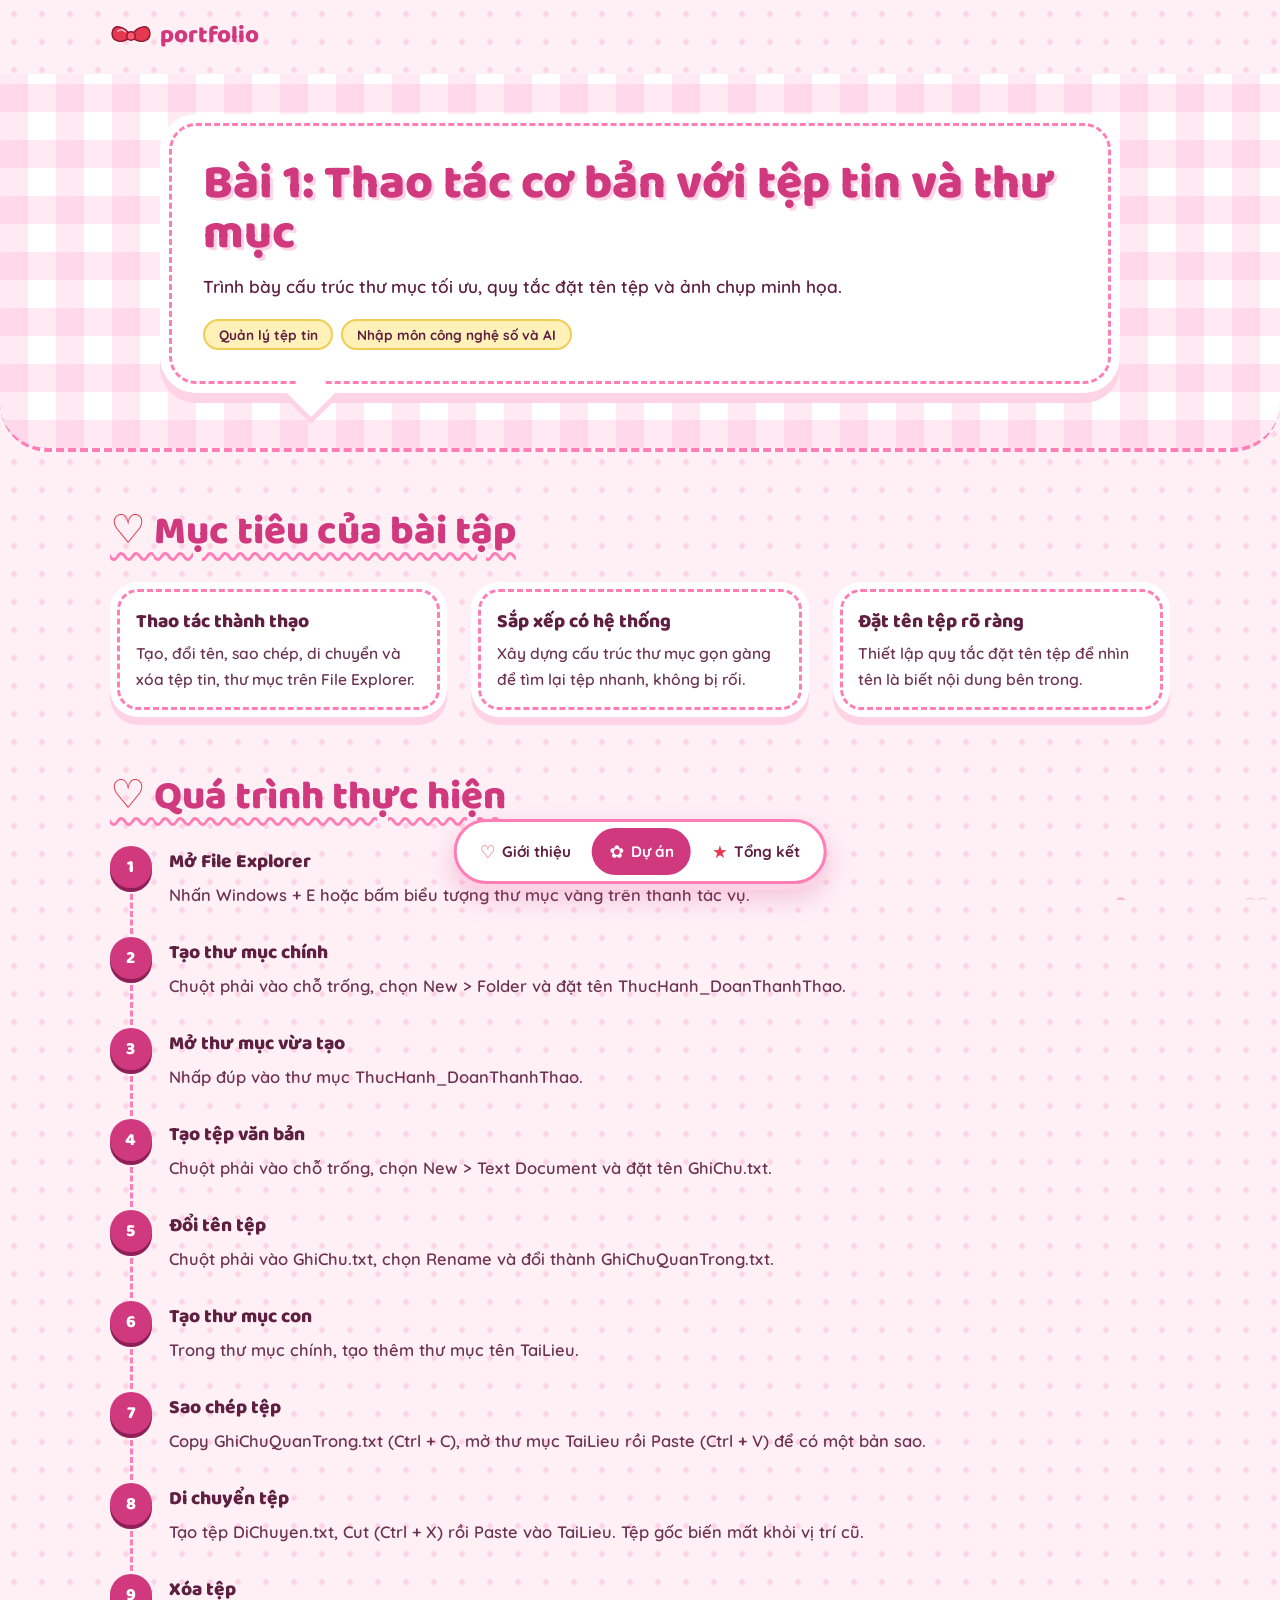
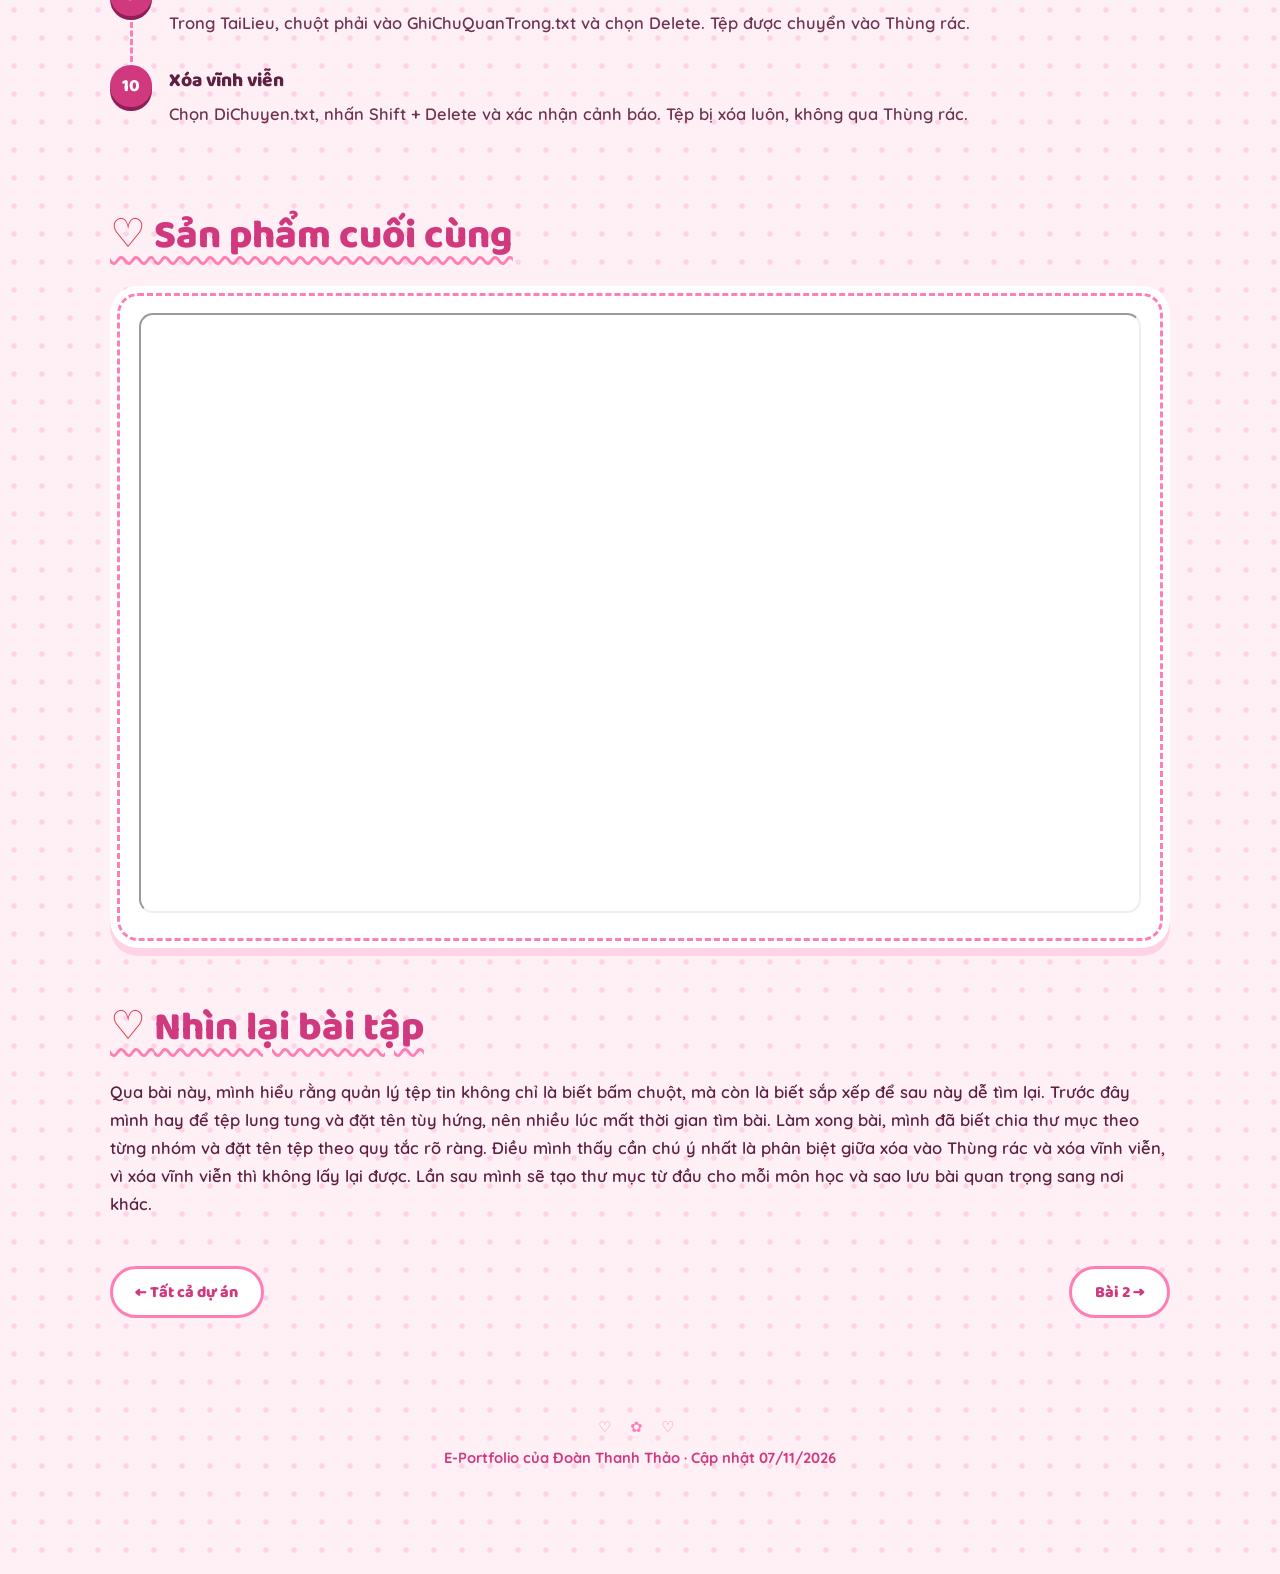
==== bai-1.html @ 7e344df9 "Initial commit" ====
<!DOCTYPE html>
<html lang="vi">
<head>
<meta charset="UTF-8">
<meta name="viewport" content="width=device-width, initial-scale=1">
<link rel="preconnect" href="https://fonts.googleapis.com">
<link rel="preconnect" href="https://fonts.gstatic.com" crossorigin>
<link href="https://fonts.googleapis.com/css2?family=Baloo+2:wght@700;800&family=Quicksand:wght@600;700&display=swap" rel="stylesheet">
<link rel="stylesheet" href="style.css">
<meta name="description" content="Bài tập 1: Thao tác cơ bản với tệp tin và thư mục. Mục tiêu, quá trình thực hiện và sản phẩm cuối cùng.">
<title>Bài 1: Thao tác cơ bản với tệp tin và thư mục – E-Portfolio</title>
</head>
<body>
<header id="site-header"></header>
<main>
  <div class="gingham pagehead"><div class="name-card"><h1>Bài 1: Thao tác cơ bản với tệp tin và thư mục</h1><p>Trình bày cấu trúc thư mục tối ưu, quy tắc đặt tên tệp và ảnh chụp minh họa.</p><div class="tags"><span class="tag">Quản lý tệp tin</span><span class="tag">Nhập môn công nghệ số và AI</span></div></div></div>
  <div class="wrap">
    <section id="muc-tieu"><h2>Mục tiêu của bài tập</h2>
      <ul class="cards"><li><h3>Thao tác thành thạo</h3><p>Tạo, đổi tên, sao chép, di chuyển và xóa tệp tin, thư mục trên File Explorer.</p></li>
<li><h3>Sắp xếp có hệ thống</h3><p>Xây dựng cấu trúc thư mục gọn gàng để tìm lại tệp nhanh, không bị rối.</p></li>
<li><h3>Đặt tên tệp rõ ràng</h3><p>Thiết lập quy tắc đặt tên tệp để nhìn tên là biết nội dung bên trong.</p></li></ul>
    </section>
    <section id="qua-trinh"><h2>Quá trình thực hiện</h2>
      <ol class="steps">
  <li><h3>Mở File Explorer</h3><p>Nhấn Windows + E hoặc bấm biểu tượng thư mục vàng trên thanh tác vụ.</p></li>
  <li><h3>Tạo thư mục chính</h3><p>Chuột phải vào chỗ trống, chọn New &gt; Folder và đặt tên ThucHanh_DoanThanhThao.</p></li>
  <li><h3>Mở thư mục vừa tạo</h3><p>Nhấp đúp vào thư mục ThucHanh_DoanThanhThao.</p></li>
  <li><h3>Tạo tệp văn bản</h3><p>Chuột phải vào chỗ trống, chọn New &gt; Text Document và đặt tên GhiChu.txt.</p></li>
  <li><h3>Đổi tên tệp</h3><p>Chuột phải vào GhiChu.txt, chọn Rename và đổi thành GhiChuQuanTrong.txt.</p></li>
  <li><h3>Tạo thư mục con</h3><p>Trong thư mục chính, tạo thêm thư mục tên TaiLieu.</p></li>
  <li><h3>Sao chép tệp</h3><p>Copy GhiChuQuanTrong.txt (Ctrl + C), mở thư mục TaiLieu rồi Paste (Ctrl + V) để có một bản sao.</p></li>
  <li><h3>Di chuyển tệp</h3><p>Tạo tệp DiChuyen.txt, Cut (Ctrl + X) rồi Paste vào TaiLieu. Tệp gốc biến mất khỏi vị trí cũ.</p></li>
  <li><h3>Xóa tệp</h3><p>Trong TaiLieu, chuột phải vào GhiChuQuanTrong.txt và chọn Delete. Tệp được chuyển vào Thùng rác.</p></li>
  <li><h3>Xóa vĩnh viễn</h3><p>Chọn DiChuyen.txt, nhấn Shift + Delete và xác nhận cảnh báo. Tệp bị xóa luôn, không qua Thùng rác.</p></li>
</ol>
    </section>
    <section id="san-pham"><h2>Sản phẩm cuối cùng</h2>
      <div class="box">
       <iframe
        src="image/bai1.pdf"
        width="100%"
        height="600px">
    </iframe>
      </div>
    </section>
    <section id="nhin-lai"><h2>Nhìn lại bài tập</h2><p>Qua bài này, mình hiểu rằng quản lý tệp tin không chỉ là biết bấm chuột, mà còn là biết sắp xếp để sau này dễ tìm lại. Trước đây mình hay để tệp lung tung và đặt tên tùy hứng, nên nhiều lúc mất thời gian tìm bài. Làm xong bài, mình đã biết chia thư mục theo từng nhóm và đặt tên tệp theo quy tắc rõ ràng. Điều mình thấy cần chú ý nhất là phân biệt giữa xóa vào Thùng rác và xóa vĩnh viễn, vì xóa vĩnh viễn thì không lấy lại được. Lần sau mình sẽ tạo thư mục từ đầu cho mỗi môn học và sao lưu bài quan trọng sang nơi khác.</p></section>
    <nav class="pager" id="pager" aria-label="Chuyển bài"></nav>
  </div>
</main>
<footer id="site-footer"></footer>
<script src="site.js"></script>
</body>
</html>
---- style.css ----
:root{--bg:#fff0f6;--pink:#ff7eb6;--pink-d:#d1397f;--pink-l:#ffd3e6;--berry:#5e1f40;--red:#e63950;--butter:#fff1b8;
--display:"Baloo 2","Quicksand",system-ui,sans-serif;--sans:"Quicksand",system-ui,-apple-system,"Segoe UI",sans-serif}
*{box-sizing:border-box}
html{scroll-behavior:smooth}
body{margin:0;color:var(--berry);font:600 1.03rem/1.7 var(--sans);overflow-x:clip;background:radial-gradient(circle,var(--pink-l) 2.5px,transparent 3px) 0 0/28px 28px,var(--bg)}
a{color:var(--pink-d)}
:focus-visible{outline:3px solid var(--red);outline-offset:3px}
p{margin:0 0 1rem}
h2{font:800 clamp(1.8rem,4vw,2.5rem)/1.2 var(--display);color:var(--pink-d);margin:0 0 1.6rem;text-decoration:underline wavy var(--pink);text-decoration-thickness:3px;text-underline-offset:9px}
h2::before{content:"♡ ";color:var(--red)}
h3{font:800 1.2rem var(--display);margin:0 0 .2rem}
main,footer{position:relative;z-index:1}

/* Đầu trang + thanh dock phía dưới */
.top{position:relative;z-index:20}
.top .in{max-width:1100px;margin:0 auto;padding:1rem 1.25rem}
.brand{display:inline-flex;align-items:center;gap:.5rem;font:800 1.5rem var(--display);color:var(--pink-d);text-decoration:none}
.brand .bow{width:42px}
.dock{position:fixed;bottom:1rem;left:50%;translate:-50% 0;z-index:20;background:#fff;border:3px solid var(--pink);border-radius:999px;padding:.35rem;box-shadow:0 6px 0 var(--pink-l),0 12px 28px rgba(209,57,127,.28)}
.dock ul{display:flex;gap:.2rem;list-style:none;margin:0;padding:0}
.dock a{display:flex;align-items:center;gap:.4rem;padding:.55rem 1.1rem;border-radius:999px;color:var(--berry);text-decoration:none;font-weight:700;font-size:.95rem;white-space:nowrap;transition:transform .2s,background .2s}
.dock a span{color:var(--red);font-size:1.1rem}
.dock a:hover{background:var(--pink-l);transform:translateY(-3px)}
.dock a[aria-current=page]{background:var(--pink-d);color:#fff}
.dock a[aria-current=page] span{color:#fff}
.bow{display:block}.bow svg{width:100%;height:auto;display:block}

@keyframes pop{from{opacity:0;scale:.8;translate:0 30px}}
@keyframes bob{50%{translate:0 -9px}}
@keyframes wiggle{25%{rotate:-26deg}75%{rotate:-10deg}}
@keyframes stripe{to{background-position:28px 0}}

/* Nền caro + hero */
.gingham{background:repeating-linear-gradient(0deg,rgba(255,126,182,.16) 0 28px,transparent 28px 56px),repeating-linear-gradient(90deg,rgba(255,126,182,.16) 0 28px,transparent 28px 56px),#fff;border-bottom:4px dashed var(--pink);border-radius:0 0 48px 48px}
.hero{padding:2.5rem 1.25rem 5rem}
.hero-in{max-width:1100px;margin:0 auto;display:grid;grid-template-columns:1.1fr .9fr;gap:clamp(2rem,5vw,4rem);align-items:center}
.name-card{position:relative;background:#fff;border-radius:36px;padding:clamp(1.6rem,4vw,2.7rem);outline:3px dashed var(--pink);outline-offset:-12px;box-shadow:0 10px 0 var(--pink-l);animation:pop .8s cubic-bezier(.3,1.6,.5,1) both}
.name-card::after{content:"";position:absolute;left:14%;bottom:-17px;width:34px;height:34px;background:#fff;rotate:45deg;box-shadow:5px 5px 0 var(--pink-l)}
.hi{font:800 1.3rem var(--display);color:var(--red);margin:0}
.name-card h1{font:800 clamp(2.4rem,6vw,4.4rem)/1.05 var(--display);color:var(--pink-d);margin:.1rem 0 .8rem;text-shadow:3px 3px 0 var(--pink-l)}
.name-card p{font-size:1.12rem;margin:0 0 1.3rem}
.btns{display:flex;gap:.9rem;flex-wrap:wrap}
.btn{display:inline-block;padding:.8rem 1.7rem;border-radius:999px;background:var(--pink-d);color:#fff;text-decoration:none;font:800 1.02rem var(--display);box-shadow:0 5px 0 #8f1f57;transition:transform .12s,box-shadow .12s}
.btn:hover{transform:translateY(-2px);box-shadow:0 7px 0 #8f1f57}
.btn:active{transform:translateY(4px);box-shadow:0 1px 0 #8f1f57}
.btn.ghost{background:#fff;color:var(--pink-d);box-shadow:0 5px 0 var(--pink)}
.btn.ghost:hover{box-shadow:0 7px 0 var(--pink)}.btn.ghost:active{box-shadow:0 1px 0 var(--pink)}

/* Ảnh polaroid */
.photo{position:relative;perspective:900px;width:min(100%,380px);margin:0 auto;animation:pop .9s .15s cubic-bezier(.3,1.6,.5,1) both}
.polaroid{position:relative;background:#fff;padding:14px 14px 60px;border-radius:14px;rotate:4deg;box-shadow:0 10px 0 var(--pink-l),0 20px 34px rgba(209,57,127,.25);transition:transform .15s ease-out}
.frame{aspect-ratio:4/5;border-radius:8px;overflow:hidden;background:var(--pink-l)}
.frame img,.pic img,.cover img{width:100%;height:100%;object-fit:cover;display:block}
.cap{position:absolute;left:0;right:0;bottom:14px;text-align:center;font:800 1.25rem var(--display);color:var(--pink-d)}
.tape{position:absolute;top:-16px;left:50%;width:110px;height:32px;translate:-50% 0;rotate:-3deg;background:rgba(255,236,140,.85);box-shadow:0 2px 4px rgba(0,0,0,.1)}
.polaroid .bow{position:absolute;width:92px;top:-40px;left:-34px;rotate:-18deg}
.polaroid:hover .bow{animation:wiggle .7s}
.ph{width:100%;height:100%;min-height:120px;display:grid;place-items:center;text-align:center;padding:1rem;font-weight:700;font-size:.9rem;background:repeating-linear-gradient(0deg,rgba(255,126,182,.22) 0 16px,transparent 16px 32px),repeating-linear-gradient(90deg,rgba(255,126,182,.22) 0 16px,transparent 16px 32px),#fff}
.badge{position:absolute;width:64px;height:64px;border-radius:50%;border:3px solid var(--pink);background:#fff;font:800 1.6rem/1 var(--sans);color:var(--red);cursor:pointer;display:grid;place-items:center;animation:bob 3s ease-in-out infinite;transition:transform .2s;box-shadow:0 4px 0 var(--pink-l)}
.badge:hover{transform:scale(1.15) rotate(-10deg)}.badge:active{transform:scale(.92)}
.b1{top:2%;right:-18px}.b2{bottom:20%;left:-30px;animation-delay:-1s;color:var(--pink-d)}.b3{bottom:-6px;right:-6px;background:var(--butter);animation-delay:-2s}

/* Đầu trang con */
.pagehead{padding:2.5rem 1.25rem 3.5rem}
.pagehead .name-card{max-width:960px;margin:0 auto}
.pagehead .name-card h1{font-size:clamp(1.9rem,4.5vw,3rem)}
.pagehead .name-card p{font-size:1.08rem;margin:0}
.tags{display:flex;gap:.5rem;flex-wrap:wrap;margin-top:1.1rem}
.tag{background:var(--butter);border:2px solid #f0cd55;border-radius:999px;padding:.1rem .85rem;font-size:.85rem;font-weight:700}

/* Dải ruy băng chạy ngang */
.marquee{margin:2.4rem -3rem 0;rotate:-1.5deg;background:var(--pink-d);border-block:3px dashed #fff;padding:.7rem 0;overflow:hidden;box-shadow:0 6px 0 var(--pink-l)}
.track{display:flex;width:max-content;align-items:center;animation:scroll 32s linear infinite}
.track>*{margin-right:2.5rem}
.marquee:hover .track{animation-play-state:paused}
.chip{font:800 1.3rem var(--display);color:#fff;white-space:nowrap}
.sticker{height:70px;width:auto}
@keyframes scroll{to{transform:translateX(-50%)}}

/* Nội dung */
.wrap{max-width:1100px;margin:0 auto;padding:0 1.25rem 4rem}
.wrap>section{padding:3.5rem 0 0}
.cards{display:grid;gap:1.5rem;grid-template-columns:repeat(auto-fit,minmax(240px,1fr));padding:0;list-style:none;margin:0}
.cards li,.box,.src li{background:#fff;border-radius:28px;outline:3px dashed var(--pink);outline-offset:-10px;box-shadow:0 8px 0 var(--pink-l)}
.cards li{padding:1.5rem 1.6rem;transition:transform .2s,box-shadow .2s}
.cards li:hover{transform:translateY(-4px) rotate(-1deg);box-shadow:0 12px 0 var(--pink)}
.cards li p{margin:0;font-size:.97rem;opacity:.9}
.about{display:grid;gap:2.5rem;grid-template-columns:minmax(220px,320px) 1fr;align-items:center}
.pic{aspect-ratio:1;border:6px solid #fff;border-radius:50%;overflow:hidden;box-shadow:0 0 0 4px var(--pink),0 10px 0 4px var(--pink-l);background:var(--pink-l)}
.facts{display:grid;grid-template-columns:auto 1fr;gap:.5rem 1.4rem;margin:0}
.facts dt{opacity:.7}.facts dd{margin:0;font-weight:700}

.projs{display:grid;gap:1.8rem;grid-template-columns:repeat(auto-fit,minmax(280px,1fr))}
.proj{display:block;text-decoration:none;color:var(--berry);background:#fff;border:4px solid var(--pink);border-radius:30px;overflow:hidden;box-shadow:0 8px 0 var(--pink-l);transition:transform .2s,box-shadow .2s}
.proj:hover{transform:translateY(-5px) rotate(1deg);box-shadow:0 13px 0 var(--pink)}
.cover{aspect-ratio:16/10;overflow:hidden;background:var(--pink-l)}
.cover img{transition:transform .4s}.proj:hover .cover img{transform:scale(1.08)}
.proj .body{padding:1.1rem 1.4rem 1.5rem}
.proj p{margin:.3rem 0 .8rem;font-size:.97rem}

.steps{list-style:none;margin:0;padding:0;counter-reset:s}
.steps li{position:relative;padding:0 0 1.8rem 3.7rem;counter-increment:s}
.steps li::before{content:counter(s);position:absolute;left:0;top:0;width:2.6rem;height:2.6rem;border-radius:50%;background:var(--pink-d);color:#fff;display:grid;place-items:center;font:800 1.1rem var(--display);box-shadow:0 4px 0 #8f1f57}
.steps li::after{content:"";position:absolute;left:1.25rem;top:3rem;bottom:.2rem;border-left:3px dashed var(--pink)}
.steps li:last-child::after{display:none}
.steps p{margin:0;opacity:.9}

.box{padding:1.7rem 1.8rem}
.box img,.box video,.box iframe{max-width:100%;border-radius:14px}
.tool .row{display:grid;grid-template-columns:1fr auto;gap:.2rem 1rem;align-items:center;padding:.8rem 0;border-bottom:2px dotted var(--pink)}
.tool .row:last-of-type{border-bottom:0}
.tool label{font-weight:700}.tool small{grid-column:1;opacity:.75}
.tool input[type=range]{grid-column:2;grid-row:1/span 2;width:160px;accent-color:var(--pink-d)}
.result{margin-top:1rem;padding:1.1rem;border-radius:20px;background:var(--pink-l)}
.result strong{font:800 1.9rem var(--display);color:var(--pink-d)}
.bar{height:16px;background:#fff;border:3px solid var(--pink);border-radius:999px;margin:.5rem 0;overflow:hidden}
.bar i{display:block;height:100%;width:0;background:repeating-linear-gradient(45deg,var(--pink-d) 0 10px,var(--pink) 10px 20px) 0 0/28px 28px;animation:stripe 1s linear infinite;transition:width .9s cubic-bezier(.2,.8,.2,1)}
.skill{margin-bottom:1.1rem}.skill b{display:flex;justify-content:space-between}
.skill .bar i{width:var(--v)}
.js .skill .bar i{width:0}.js .skill.in .bar i{width:var(--v)}

.filters{display:flex;gap:.5rem;flex-wrap:wrap;margin-bottom:1.3rem}
.filters button{font:800 .95rem var(--display);padding:.4rem 1.2rem;border:3px solid var(--pink);background:#fff;color:var(--pink-d);border-radius:999px;cursor:pointer;transition:transform .15s}
.filters button:hover{transform:translateY(-2px)}
.filters button[aria-pressed=true]{background:var(--pink-d);border-color:var(--pink-d);color:#fff}
.src{display:grid;gap:1.3rem;padding:0;margin:0;list-style:none}
.src li{padding:1.2rem 1.5rem}
.src .meta{font-size:.88rem;opacity:.7;margin-bottom:.4rem}
.src .score{float:right;margin-left:1rem;padding:.1rem .75rem;border-radius:999px;background:var(--red);color:#fff;font-weight:800;font-size:.9rem}
.src p{margin:0;font-size:.95rem}
.pager{display:flex;justify-content:space-between;gap:1rem;margin-top:3rem}
.pager a{padding:.65rem 1.4rem;border:3px solid var(--pink);background:#fff;border-radius:999px;color:var(--pink-d);text-decoration:none;font:800 1rem var(--display);transition:background .2s,color .2s}
.pager a:hover{background:var(--pink-d);border-color:var(--pink-d);color:#fff}
footer{text-align:center;padding:2rem 1rem 6.5rem;color:var(--pink-d);font-weight:700;font-size:.92rem}
footer::before{content:"♡ ✿ ♡";display:block;letter-spacing:.5em;margin-bottom:.4rem;color:var(--pink)}

/* Hiệu ứng nền */
.bg-float{position:fixed;inset:0;z-index:0;pointer-events:none;overflow:hidden}
.bg-float span{position:absolute;bottom:-40px;color:var(--pink);opacity:.5;animation:floatup linear infinite}
@keyframes floatup{to{transform:translate(var(--sx),-115vh) rotate(var(--r))}}
.spark{position:fixed;z-index:30;pointer-events:none;color:var(--pink-d);font-size:16px;animation:spark .8s ease-out forwards}
@keyframes spark{from{transform:translate(-50%,-50%) scale(1)}to{transform:translate(-50%,calc(-50% + 18px)) scale(.2) rotate(90deg);opacity:0}}
.burst{position:fixed;z-index:50;pointer-events:none;font:800 1.7rem/1 var(--sans);animation:burst 1.1s ease-out forwards}
@keyframes burst{from{transform:translate(-50%,-50%) scale(.6)}to{transform:translate(calc(-50% + var(--dx)),calc(-50% + var(--dy))) rotate(var(--rot)) scale(1.3);opacity:0}}
.js .reveal{opacity:0;scale:.9;translate:0 20px;transition:opacity .5s,translate .6s cubic-bezier(.3,1.5,.5,1),scale .6s cubic-bezier(.3,1.5,.5,1),transform .2s,box-shadow .2s}
.js .reveal.in{opacity:1;scale:1;translate:0 0}
.js .cards li:nth-child(2){transition-delay:.08s,.08s,.08s,0s,0s}.js .cards li:nth-child(3){transition-delay:.16s,.16s,.16s,0s,0s}

@media (max-width:800px){.hero-in,.about{grid-template-columns:1fr}.pic{max-width:260px}.b2{left:-10px}.b1{right:-6px}.hero{padding-top:1.5rem}.marquee{margin-inline:-1rem}}
@media (max-width:480px){.dock a{padding:.5rem .75rem;font-size:.85rem}.dock a span{display:none}}
@media (prefers-reduced-motion:reduce){*,*::before,*::after{animation:none!important;transition:none!important}html{scroll-behavior:auto}.js .reveal{opacity:1;scale:none;translate:none}.bg-float,.spark{display:none}}

/* Bảng toán tử tìm kiếm (Bài 2) */
.tbl{overflow-x:auto}
.tbl table{width:100%;border-collapse:collapse;font-size:.95rem;min-width:560px}
.tbl th,.tbl td{text-align:left;padding:.65rem .8rem;border-bottom:2px dotted var(--pink);vertical-align:top}
.tbl th{font:800 1rem var(--display);color:var(--pink-d)}
.tbl code{background:var(--pink-l);border-radius:8px;padding:.05rem .45rem;font-size:.9em}

/* Sở thích (nghe nhạc, đan len) */
.hobbies{display:flex;gap:1rem;flex-wrap:wrap;margin-top:.6rem}
.hobby{display:flex;align-items:center;gap:.8rem;background:#fff;border:3px solid var(--pink);border-radius:999px;padding:.5rem 1.4rem .5rem .6rem;font:800 1.1rem var(--display);color:var(--pink-d);box-shadow:0 5px 0 var(--pink-l);transition:transform .2s,box-shadow .2s}
.hobby:hover,.hobby:focus-visible{transform:translateY(-4px) rotate(-2deg);box-shadow:0 9px 0 var(--pink)}
.hb-icon{width:46px;height:46px;border-radius:50%;background:var(--pink-l);display:grid;place-items:center}
.eq{display:flex;align-items:flex-end;gap:3px;height:22px}
.eq i{width:4px;height:6px;border-radius:2px;background:var(--pink-d);animation:eq 1.1s ease-in-out infinite}
.eq i:nth-child(2){animation-delay:-.7s}.eq i:nth-child(3){animation-delay:-.35s}.eq i:nth-child(4){animation-delay:-.9s}
.hobby:hover .eq i{animation-duration:.5s}
@keyframes eq{50%{height:22px}}
.yarn{width:30px;height:30px}
.hobby:hover .yarn,.hobby:focus-visible .yarn{animation:spin 1.2s linear infinite}
@keyframes spin{to{rotate:360deg}}
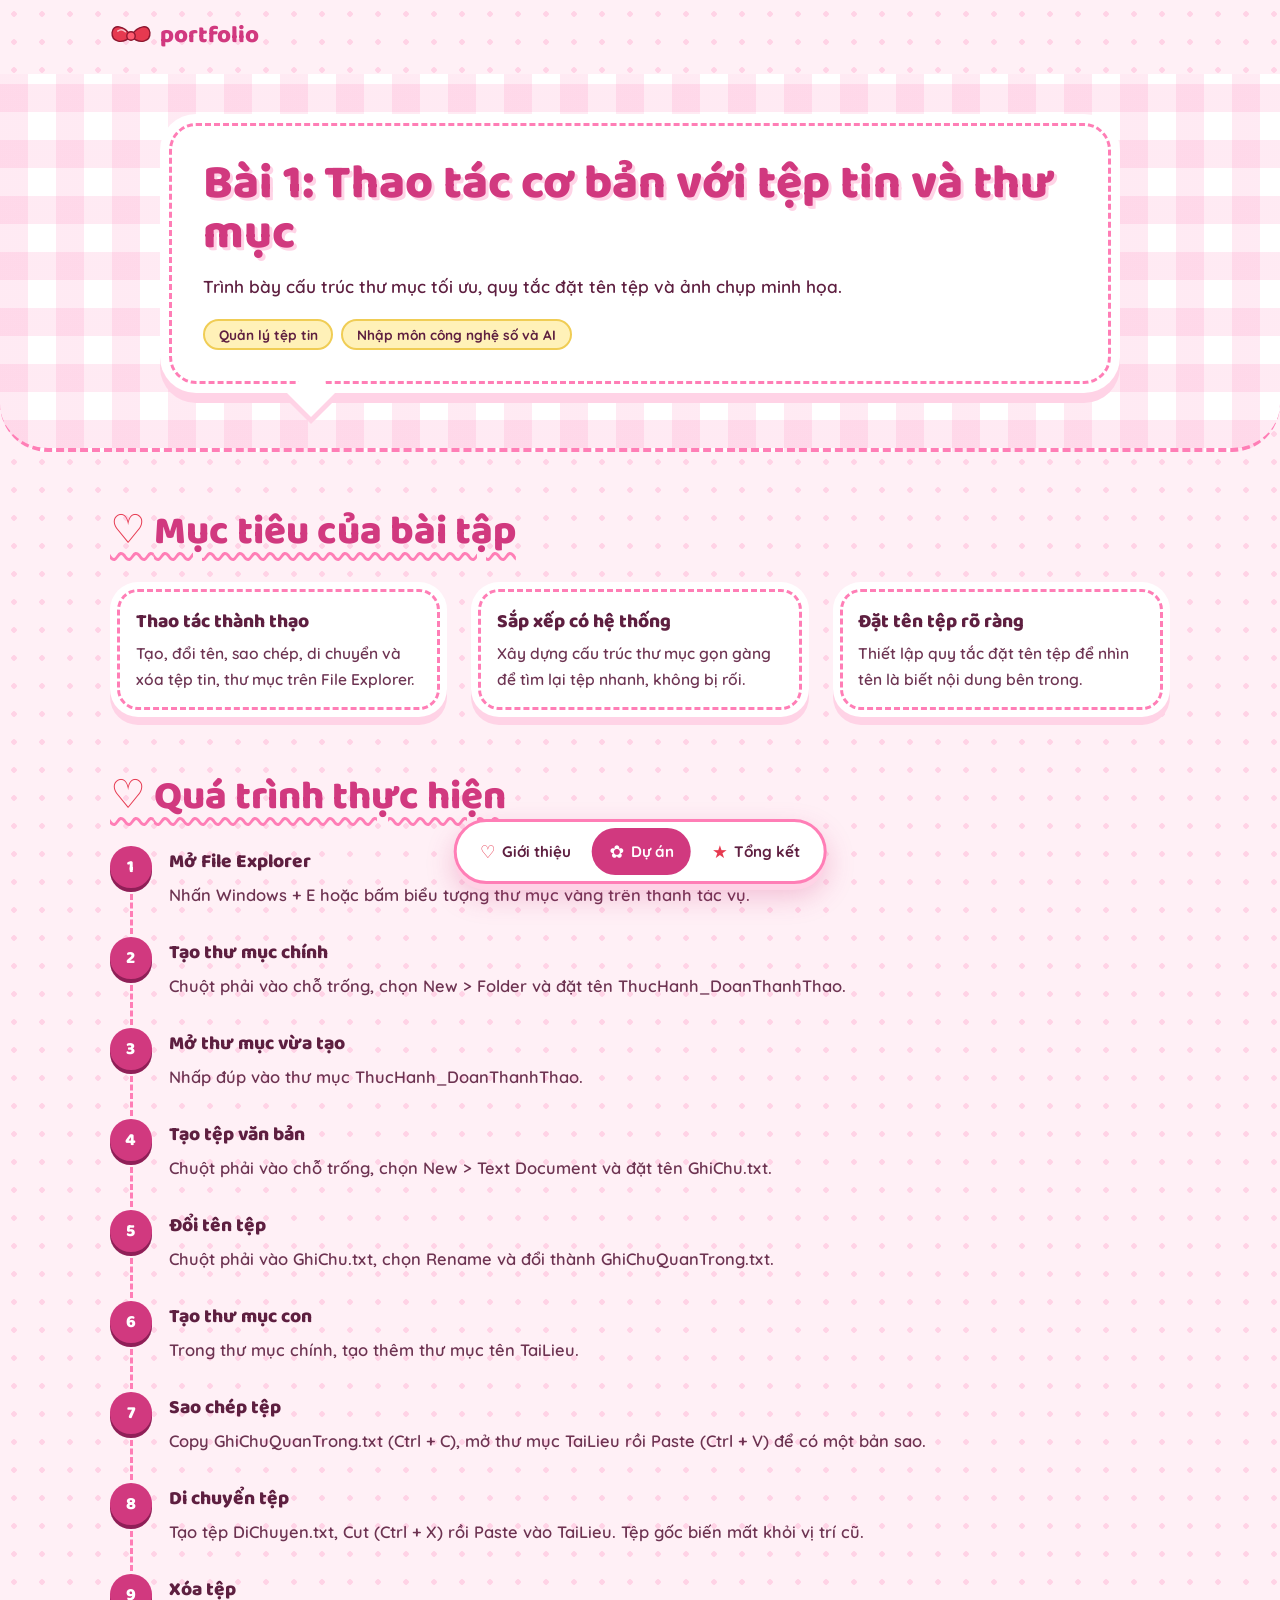
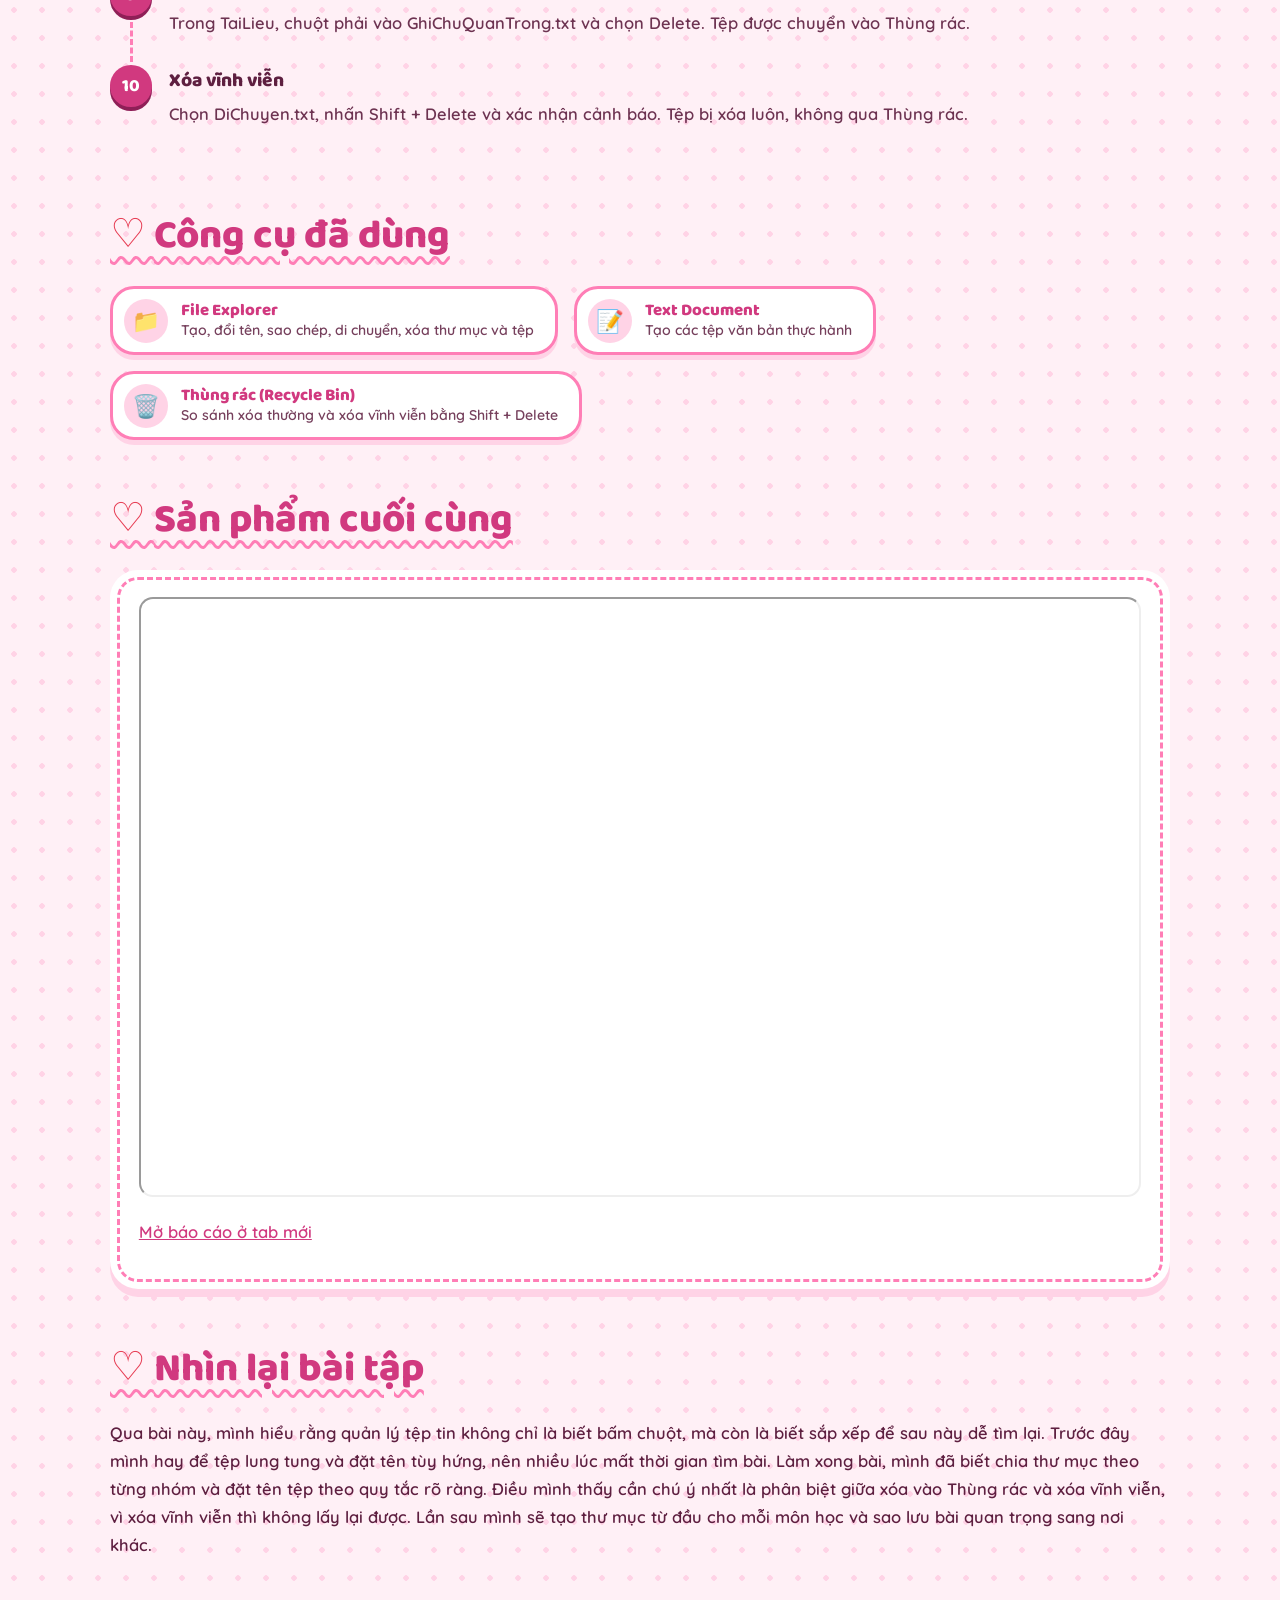
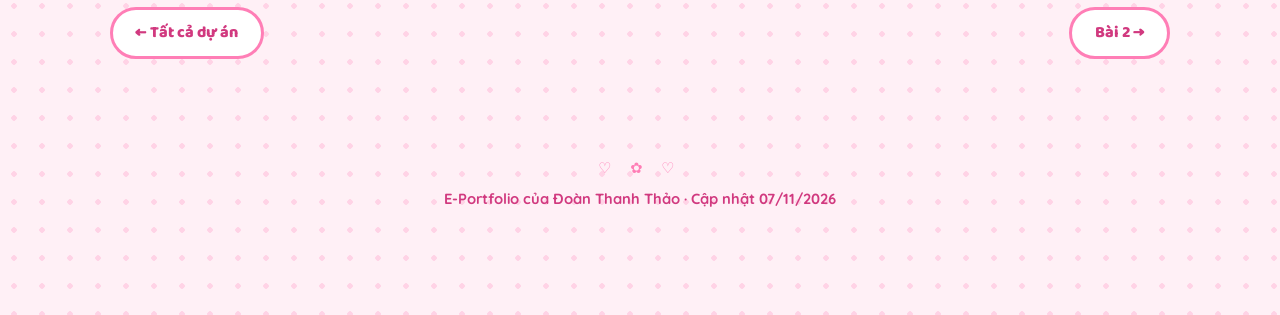
==== commit 01279a04: "done" ====
--- a/bai-1.html
+++ b/bai-1.html
@@ -34,6 +34,13 @@
   <li><h3>Xóa vĩnh viễn</h3><p>Chọn DiChuyen.txt, nhấn Shift + Delete và xác nhận cảnh báo. Tệp bị xóa luôn, không qua Thùng rác.</p></li>
 </ol>
     </section>
+    <section id="cong-cu-su-dung"><h2>Công cụ đã dùng</h2>
+  <ul class="usedtools">
+    <li><span class="ti">📁</span><div><b>File Explorer</b><small>Tạo, đổi tên, sao chép, di chuyển, xóa thư mục và tệp</small></div></li>
+    <li><span class="ti">📝</span><div><b>Text Document</b><small>Tạo các tệp văn bản thực hành</small></div></li>
+    <li><span class="ti">🗑️</span><div><b>Thùng rác (Recycle Bin)</b><small>So sánh xóa thường và xóa vĩnh viễn bằng Shift + Delete</small></div></li>
+  </ul>
+</section>
     <section id="san-pham"><h2>Sản phẩm cuối cùng</h2>
       <div class="box">
        <iframe
@@ -41,6 +48,7 @@
         width="100%"
         height="600px">
     </iframe>
+    <p style="margin-top:.8rem"><a href="image/bai1.pdf">Mở báo cáo ở tab mới</a></p>
       </div>
     </section>
     <section id="nhin-lai"><h2>Nhìn lại bài tập</h2><p>Qua bài này, mình hiểu rằng quản lý tệp tin không chỉ là biết bấm chuột, mà còn là biết sắp xếp để sau này dễ tìm lại. Trước đây mình hay để tệp lung tung và đặt tên tùy hứng, nên nhiều lúc mất thời gian tìm bài. Làm xong bài, mình đã biết chia thư mục theo từng nhóm và đặt tên tệp theo quy tắc rõ ràng. Điều mình thấy cần chú ý nhất là phân biệt giữa xóa vào Thùng rác và xóa vĩnh viễn, vì xóa vĩnh viễn thì không lấy lại được. Lần sau mình sẽ tạo thư mục từ đầu cho mỗi môn học và sao lưu bài quan trọng sang nơi khác.</p></section>
--- a/style.css
+++ b/style.css
@@ -170,3 +170,10 @@
 .yarn{width:30px;height:30px}
 .hobby:hover .yarn,.hobby:focus-visible .yarn{animation:spin 1.2s linear infinite}
 @keyframes spin{to{rotate:360deg}}
+/* Công cụ đã dùng */
+.usedtools{display:flex;flex-wrap:wrap;gap:1rem;padding:0;margin:0;list-style:none}
+.usedtools li{display:flex;align-items:center;gap:.8rem;background:#fff;border:3px solid var(--pink);border-radius:24px;padding:.6rem 1.3rem .6rem .7rem;box-shadow:0 5px 0 var(--pink-l);transition:transform .2s,box-shadow .2s}
+.usedtools li:hover{transform:translateY(-4px) rotate(-1deg);box-shadow:0 9px 0 var(--pink)}
+.usedtools .ti{flex:none;width:44px;height:44px;border-radius:50%;background:var(--pink-l);display:grid;place-items:center;font-size:1.4rem}
+.usedtools b{display:block;font:800 1.05rem var(--display);color:var(--pink-d);line-height:1.2}
+.usedtools small{display:block;opacity:.85;font-size:.88rem;line-height:1.35}
